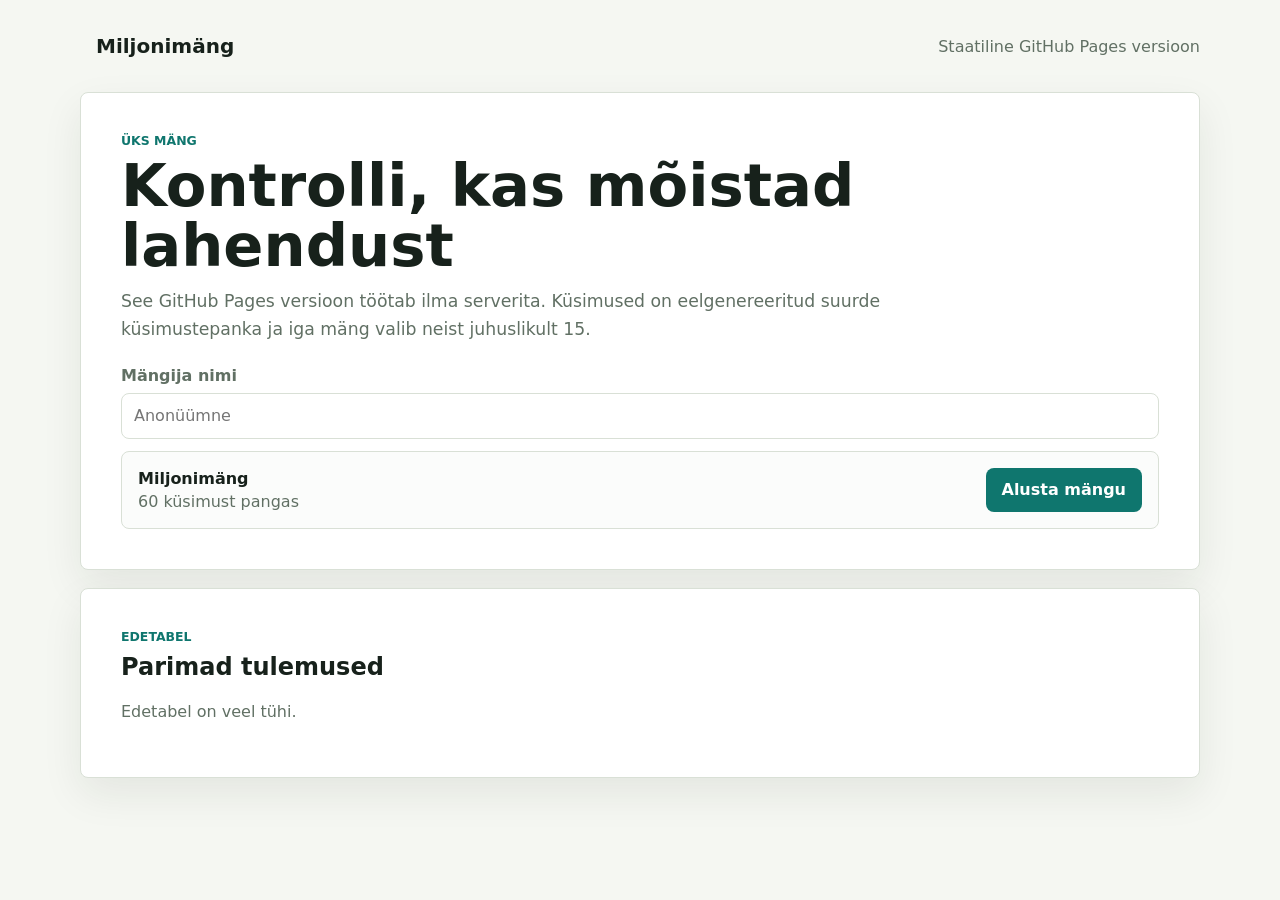
==== index.html @ 510aa779 "feat: add static millionaire game" ====
<!doctype html>
<html lang="et">
<head>
    <meta charset="utf-8">
    <meta name="viewport" content="width=device-width, initial-scale=1">
    <title>Miljonimäng</title>
    <link rel="stylesheet" href="assets/static.css?v=2">
</head>
<body>
<main class="shell">
    <header class="topbar">
        <button class="brand reset-button" type="button" data-action="home">Miljonimäng</button>
        <span>Staatiline GitHub Pages versioon</span>
    </header>

    <section id="app"></section>
</main>

<script src="assets/app.js?v=2"></script>
</body>
</html>
---- assets/static.css ----
:root {
    --bg: #f5f7f2;
    --panel: #ffffff;
    --ink: #17211b;
    --muted: #617064;
    --line: #d9e0d6;
    --accent: #0f766e;
    --accent-dark: #115e59;
    --gold: #b7791f;
    --danger: #b42318;
    --success: #237a3b;
}

* {
    box-sizing: border-box;
}

body {
    margin: 0;
    min-height: 100vh;
    background: var(--bg);
    color: var(--ink);
    font-family: Inter, ui-sans-serif, system-ui, -apple-system, BlinkMacSystemFont, "Segoe UI", sans-serif;
}

button,
input {
    font: inherit;
}

.shell {
    width: min(1120px, calc(100% - 32px));
    margin: 0 auto;
    padding: 24px 0 48px;
}

.topbar,
.game-head {
    display: flex;
    align-items: center;
    justify-content: space-between;
    gap: 16px;
    margin-bottom: 24px;
    color: var(--muted);
}

.brand {
    border: 0;
    background: transparent;
    color: var(--ink);
    font-size: 1.25rem;
    font-weight: 800;
    cursor: pointer;
}

.panel {
    background: var(--panel);
    border: 1px solid var(--line);
    border-radius: 8px;
    padding: clamp(20px, 4vw, 40px);
    box-shadow: 0 16px 40px rgba(23, 33, 27, 0.08);
}

.panel + .panel {
    margin-top: 18px;
}

.eyebrow {
    margin: 0 0 8px;
    color: var(--accent);
    font-size: 0.78rem;
    font-weight: 800;
    letter-spacing: 0;
    text-transform: uppercase;
}

h1,
h2,
p {
    margin-top: 0;
}

h1 {
    margin-bottom: 10px;
    font-size: clamp(2rem, 5vw, 3.7rem);
    line-height: 1.02;
    letter-spacing: 0;
}

h2 {
    line-height: 1.25;
}

.lead {
    max-width: 760px;
    color: var(--muted);
    font-size: 1.08rem;
    line-height: 1.65;
}

.leaderboard,
.answers,
.audience {
    display: grid;
    gap: 12px;
}

.field {
    display: grid;
    gap: 8px;
    margin: 22px 0 12px;
}

.field span {
    color: var(--muted);
    font-weight: 700;
}

.field input {
    width: 100%;
    min-height: 46px;
    border: 1px solid var(--line);
    border-radius: 8px;
    padding: 10px 12px;
}

.start-card,
.leaderboard-row,
.question-card {
    border: 1px solid var(--line);
    border-radius: 8px;
    background: #fbfcfb;
}

.start-card {
    display: flex;
    justify-content: space-between;
    gap: 14px;
    align-items: center;
    width: 100%;
    padding: 16px;
}

.start-card div {
    display: grid;
    gap: 4px;
}

.task-id,
.score strong,
.ladder-row.safe {
    color: var(--gold);
    font-weight: 800;
}

.primary,
button {
    min-height: 44px;
    border: 0;
    border-radius: 8px;
    padding: 10px 16px;
    background: var(--accent);
    color: #ffffff;
    font-weight: 800;
    cursor: pointer;
}

button:hover:not(:disabled) {
    background: var(--accent-dark);
}

button:disabled {
    background: #c9d2cc;
    color: #6a766e;
    cursor: not-allowed;
}

.secondary {
    background: #34443a;
}

.notice {
    margin: 16px 0;
    padding: 14px 16px;
    border: 1px solid var(--line);
    border-radius: 8px;
    background: #f8faf8;
    color: var(--muted);
}

.notice.success {
    border-color: #a6d7b6;
    color: var(--success);
}

.notice.error {
    border-color: #f1b5af;
    color: var(--danger);
}

.game-grid {
    display: grid;
    grid-template-columns: 240px 1fr;
    gap: 18px;
    align-items: start;
}

.ladder {
    display: grid;
    gap: 6px;
    padding: 14px;
    background: #17211b;
    border-radius: 8px;
    color: #edf4ef;
}

.ladder-row {
    display: flex;
    justify-content: space-between;
    gap: 12px;
    padding: 7px 10px;
    border-radius: 6px;
    color: #c9d8ce;
}

.ladder-row.active {
    background: var(--gold);
    color: #ffffff;
}

.question-card {
    margin: 18px 0;
    padding: 18px;
}

.difficulty,
.score span,
.muted {
    color: var(--muted);
}

.answers {
    grid-template-columns: repeat(2, minmax(0, 1fr));
}

.answer {
    display: grid;
    grid-template-columns: 36px 1fr;
    align-items: center;
    gap: 12px;
    min-height: 72px;
    text-align: left;
    background: #26372d;
}

.answer span {
    display: inline-grid;
    width: 32px;
    height: 32px;
    place-items: center;
    border-radius: 50%;
    background: rgba(255, 255, 255, 0.14);
}

.lifelines {
    display: flex;
    flex-wrap: wrap;
    gap: 10px;
    margin-top: 18px;
}

.audience {
    margin-top: 16px;
}

.audience div {
    display: grid;
    grid-template-columns: 72px 1fr;
    gap: 12px;
    align-items: center;
}

meter {
    width: 100%;
}

.leaderboard-row {
    display: grid;
    grid-template-columns: 42px minmax(100px, 1fr) minmax(160px, 2fr) minmax(120px, auto);
    gap: 12px;
    align-items: center;
    padding: 12px;
}

.rank {
    display: inline-grid;
    width: 30px;
    height: 30px;
    place-items: center;
    border-radius: 50%;
    background: #e7f2ef;
    color: var(--accent-dark);
    font-weight: 800;
}

@media (max-width: 800px) {
    .game-grid {
        grid-template-columns: 1fr;
    }

    .ladder {
        grid-template-columns: repeat(3, 1fr);
        order: 2;
    }

    .topbar,
    .game-head {
        align-items: stretch;
        flex-direction: column;
    }

    .answers {
        grid-template-columns: 1fr;
    }

    .leaderboard-row {
        grid-template-columns: 36px 1fr;
    }
}

@media (max-width: 520px) {
    .shell {
        width: min(100% - 20px, 1120px);
    }

    .panel {
        padding: 18px;
    }

    .start-card {
        align-items: stretch;
        flex-direction: column;
    }

    .ladder {
        grid-template-columns: repeat(2, 1fr);
        font-size: 0.88rem;
    }
}
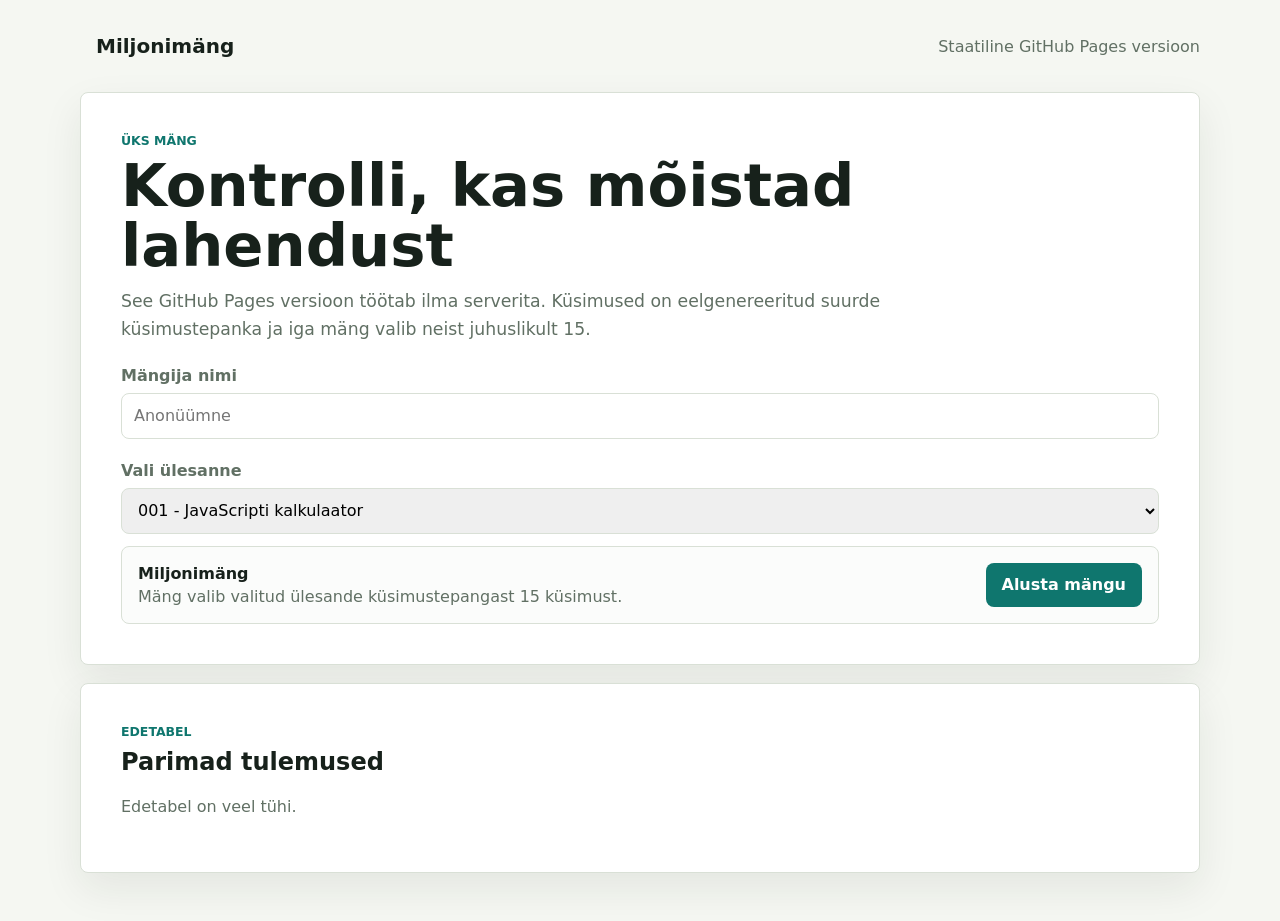
==== commit d1bef85a: "feat: restore assignment selection in static game" ====
--- a/index.html
+++ b/index.html
@@ -4,7 +4,7 @@
     <meta charset="utf-8">
     <meta name="viewport" content="width=device-width, initial-scale=1">
     <title>Miljonimäng</title>
-    <link rel="stylesheet" href="assets/static.css?v=2">
+    <link rel="stylesheet" href="assets/static.css?v=3">
 </head>
 <body>
 <main class="shell">
@@ -16,6 +16,6 @@
     <section id="app"></section>
 </main>
 
-<script src="assets/app.js?v=2"></script>
+<script src="assets/app.js?v=3"></script>
 </body>
 </html>
--- a/assets/static.css
+++ b/assets/static.css
@@ -24,7 +24,8 @@
 }
 
 button,
-input {
+input,
+select {
     font: inherit;
 }
 
@@ -116,7 +117,8 @@
     font-weight: 700;
 }
 
-.field input {
+.field input,
+.field select {
     width: 100%;
     min-height: 46px;
     border: 1px solid var(--line);
